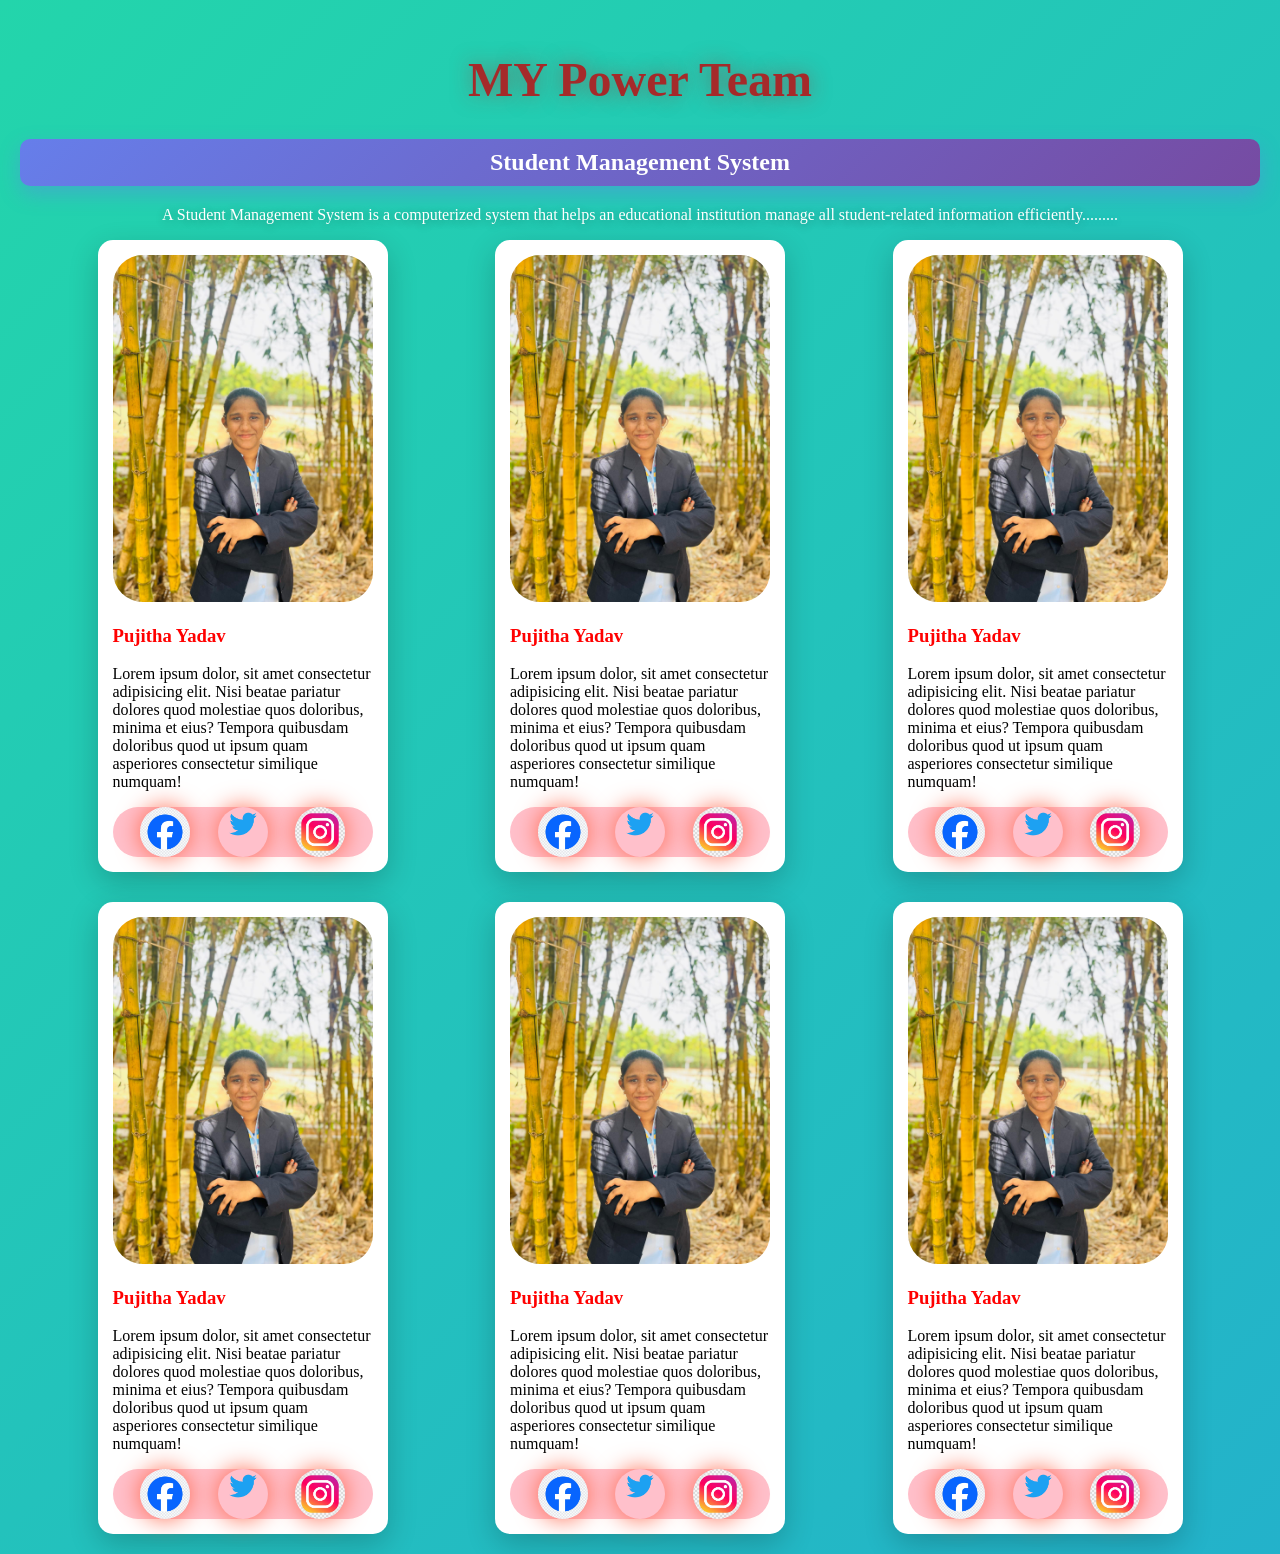
==== index.html @ 2989ebe5 "my project" ====
<!DOCTYPE html>
<html lang="en">
<head>
    <meta charset="UTF-8">
    <meta name="viewport" content="width=device-width, initial-scale=1.0">
    <title>NG_CP_Team_7439</title>
    <link rel="stylesheet" href="index.css">
</head>
<body>
    <div class="title">

        <h1>MY Power Team</h1>
        <h2>Student Management System</h2>
        <p>A Student Management System is a computerized system that helps an educational institution manage all student-related information efficiently.........</p>
     </div>
     <div class="container">
        <div class="card">
        <img src="mine.jpeg" alt="">
        <div class="content">
            <h3>Pujitha Yadav</h3>
            <p>Lorem ipsum dolor, sit amet consectetur adipisicing elit. Nisi beatae pariatur dolores quod molestiae quos doloribus, minima et eius? Tempora quibusdam doloribus quod ut ipsum quam asperiores consectetur similique numquam!</p>
            <div class="social-icon">
                <div class="icon">
                <img src="face.png" alt="">
                </div>
                <div class="icon">
                <img src="twitter.png" alt="">
                </div>
                <div class="icon">
                <img src="insta.png" alt="">
             </div>
        </div>
    </div>
</div>
<div class="card">
        <img src="mine.jpeg" alt="">
        <div class="content">
            <h3>Pujitha Yadav</h3>
            <p>Lorem ipsum dolor, sit amet consectetur adipisicing elit. Nisi beatae pariatur dolores quod molestiae quos doloribus, minima et eius? Tempora quibusdam doloribus quod ut ipsum quam asperiores consectetur similique numquam!</p>
            <div class="social-icon">
                <div class="icon">
                <img src="face.png" alt="">
                </div>
                <div class="icon">
                <img src="twitter.png" alt="">
                </div>
                <div class="icon">
                <img src="insta.png" alt="">
             </div>
        </div>
    </div>
</div>
<div class="card">
        <img src="mine.jpeg" alt="">
        <div class="content">
            <h3>Pujitha Yadav</h3>
            <p>Lorem ipsum dolor, sit amet consectetur adipisicing elit. Nisi beatae pariatur dolores quod molestiae quos doloribus, minima et eius? Tempora quibusdam doloribus quod ut ipsum quam asperiores consectetur similique numquam!</p>
            <div class="social-icon">
                <div class="icon">
                <img src="face.png" alt="">
                </div>
                <div class="icon">
                <img src="twitter.png" alt="">
                </div>
                <div class="icon">
                <img src="insta.png" alt="">
             </div>
        </div>
    </div>
</div>
<div class="card">
        <img src="mine.jpeg" alt="">
        <div class="content">
            <h3>Pujitha Yadav</h3>
            <p>Lorem ipsum dolor, sit amet consectetur adipisicing elit. Nisi beatae pariatur dolores quod molestiae quos doloribus, minima et eius? Tempora quibusdam doloribus quod ut ipsum quam asperiores consectetur similique numquam!</p>
            <div class="social-icon">
                <div class="icon">
                <img src="face.png" alt="">
                </div>
                <div class="icon">
                <img src="twitter.png" alt="">
                </div>
                <div class="icon">
                <img src="insta.png" alt="">
             </div>
        </div>
    </div>
</div>
<div class="card">
        <img src="mine.jpeg" alt="">
        <div class="content">
            <h3>Pujitha Yadav</h3>
            <p>Lorem ipsum dolor, sit amet consectetur adipisicing elit. Nisi beatae pariatur dolores quod molestiae quos doloribus, minima et eius? Tempora quibusdam doloribus quod ut ipsum quam asperiores consectetur similique numquam!</p>
            <div class="social-icon">
                <div class="icon">
                <img src="face.png" alt="">
                </div>
                <div class="icon">
                <img src="twitter.png" alt="">
                </div>
                <div class="icon">
                <img src="insta.png" alt="">
             </div>
        </div>
    </div>
</div>
<div class="card">
        <img src="mine.jpeg" alt="">
        <div class="content">
            <h3>Pujitha Yadav</h3>
            <p>Lorem ipsum dolor, sit amet consectetur adipisicing elit. Nisi beatae pariatur dolores quod molestiae quos doloribus, minima et eius? Tempora quibusdam doloribus quod ut ipsum quam asperiores consectetur similique numquam!</p>
            <div class="social-icon">
                <div class="icon">
                <img src="face.png" alt="">
                </div>
                <div class="icon">
                <img src="twitter.png" alt="">
                </div>
                <div class="icon">
                <img src="insta.png" alt="">
             </div>
        </div>
    </div>
</div>


        
        
</div>



</body>
</html>
---- index.css ----
body{
    background: linear-gradient(-45deg, #ee7752, #e73c7e, #23a6d5, #23d5ab);
    background-size: 400% 400%;
    animation: gradient 15s ease infinite;
    min-height: 100vh;
    margin: 0;
    padding: 20px;
}

@keyframes gradient {
    0% {
        background-position: 0% 50%;
    }
    50% {
        background-position: 100% 50%;
    }
    100% {
        background-position: 0% 50%;
    }
}

*{
    font-family:'Times New Roman', Times, serif;
}

.title{
    text-align: center;
    animation: slideDown 1s ease-out;
}

@keyframes slideDown {
    from {
        opacity: 0;
        transform: translateY(-30px);
    }
    to {
        opacity: 1;
        transform: translateY(0);
    }
}

h1{
    color:brown;
    font-size: 3em;
    animation: float 3s ease-in-out infinite;
    text-shadow: 0 0 20px rgba(165, 42, 42, 0.5);
}

@keyframes float {
    0%, 100% {
        transform: translateY(0px);
    }
    50% {
        transform: translateY(-20px);
    }
}
h2{
    color:white;
    background: linear-gradient(135deg, #667eea 0%, #764ba2 100%);
    padding: 10px;
    border-radius: 10px;
    animation: slideUp 1s ease-out 0.3s backwards;
    box-shadow: 0 8px 20px rgba(102, 126, 234, 0.4);
}

@keyframes slideUp {
    from {
        opacity: 0;
        transform: translateY(30px);
    }
    to {
        opacity: 1;
        transform: translateY(0);
    }
}

.title p {
    animation: fadeIn 1s ease-out 0.6s backwards;
    color: white;
    text-shadow: 0 2px 10px rgba(0, 0, 0, 0.3);
}

@keyframes fadeIn {
    from {
        opacity: 0;
    }
    to {
        opacity: 1;
    }
}
.card{
    width: 260px;
    background-color: white;
    padding: 15px;
    border-radius: 15px;
    transition: transform .5s, box-shadow .5s;
    animation: float-card 3s ease-in-out infinite;
    box-shadow: 0 10px 30px rgba(0, 0, 0, 0.2);
}

@keyframes float-card {
    0%, 100% {
        transform: translateY(0px);
        box-shadow: 0 10px 30px rgba(0, 0, 0, 0.2);
    }
    50% {
        transform: translateY(-10px);
        box-shadow: 0 20px 40px rgba(0, 0, 0, 0.3);
    }
}

.card:nth-child(1) {
    animation-delay: 0s;
}

.card:nth-child(2) {
    animation-delay: 0.2s;
}

.card:nth-child(3) {
    animation-delay: 0.4s;
}

.card:nth-child(4) {
    animation-delay: 0.6s;
}

.card:nth-child(5) {
    animation-delay: 0.8s;
}
img{
    width: 100%;
    border-radius: 30px;
    overflow: hidden;
    transition: transform 0.5s ease;
    animation: scaleIn 0.8s ease;
}

@keyframes scaleIn {
    from {
        opacity: 0;
        transform: scale(0.8);
    }
    to {
        opacity: 1;
        transform: scale(1);
    }
}

img:hover {
    transform: scale(1.05) rotate(2deg);
}
.content h3{
    color:red;
}
.social-icon{
    display: flex;
    justify-content: space-evenly;
    background-color: pink;
    border-radius: 30px;
}
.icon{
    height:50px;
    width:50px;
    font-size: 2em;
    text-align: center;
    border-radius: 50%;
    box-shadow: 0 0 25px tomato;
    transition: transform .4s, box-shadow .4s;
    animation: popIn 0.6s ease backwards;
}

@keyframes popIn {
    from {
        opacity: 0;
        transform: scale(0.5);
    }
    to {
        opacity: 1;
        transform: scale(1);
    }
}

.social-icon .icon:nth-child(1) {
    animation-delay: 0.2s;
}

.social-icon .icon:nth-child(2) {
    animation-delay: 0.4s;
}

.social-icon .icon:nth-child(3) {
    animation-delay: 0.6s;
}
.icon:hover{
    transform: scale(1.3) rotate(15deg);
    box-shadow: 0 0 20px blueviolet, 0 0 40px blueviolet, inset 0 0 10px rgba(138, 43, 226, 0.3);
    animation: pulse 0.6s ease;
}

@keyframes pulse {
    0%, 100% {
        box-shadow: 0 0 20px blueviolet, 0 0 40px blueviolet;
    }
    50% {
        box-shadow: 0 0 30px blueviolet, 0 0 60px blueviolet;
    }
}
.card:hover{
    transform:scale(1.1);
    box-shadow: 0 20px 50px rgba(231, 60, 126, 0.5), 0 0 30px rgba(35, 165, 213, 0.3);
    background: linear-gradient(135deg, #ffffff 0%, #f0f0f0 100%);
}
.container{
    display: flex;
    gap: 30px;
    flex-wrap: wrap;
    justify-content: space-evenly;
    animation: containerFadeIn 1s ease-out 0.5s backwards;
}

@keyframes containerFadeIn {
    from {
        opacity: 0;
    }
    to {
        opacity: 1;
    }
}
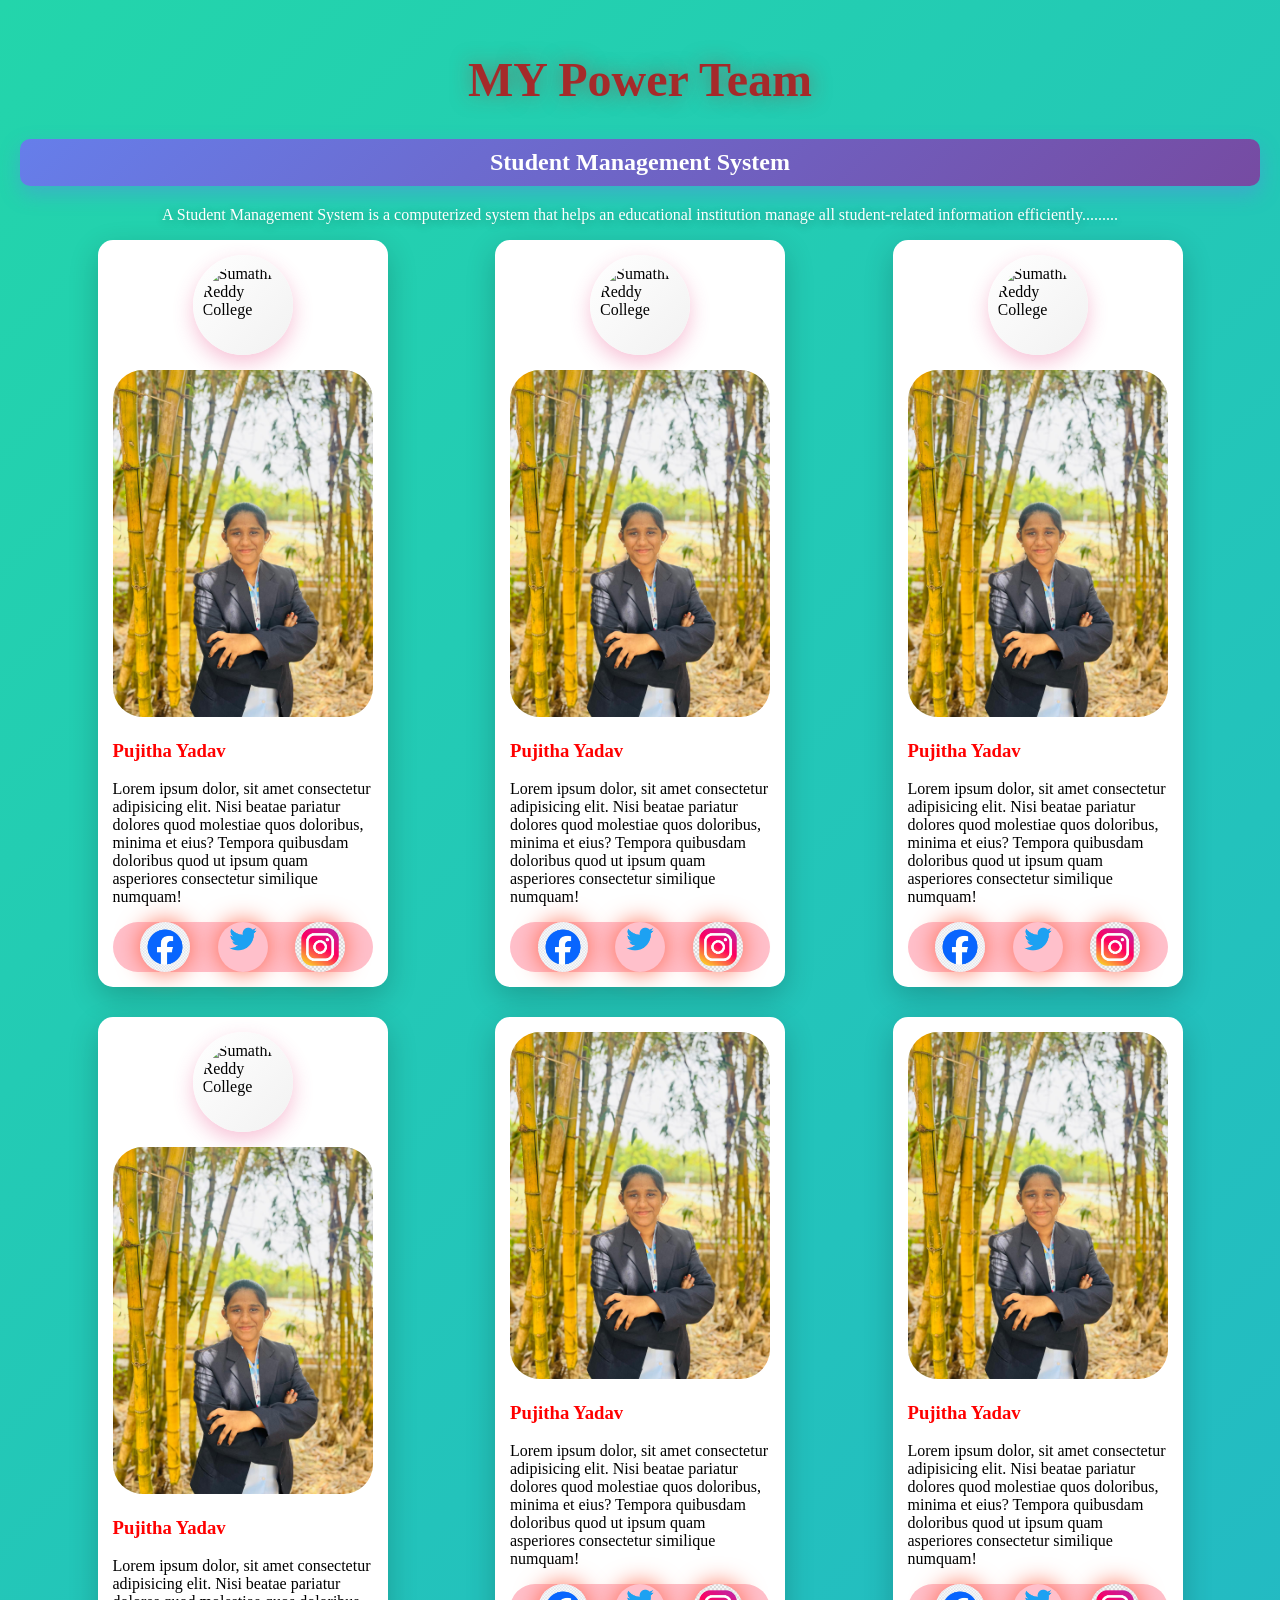
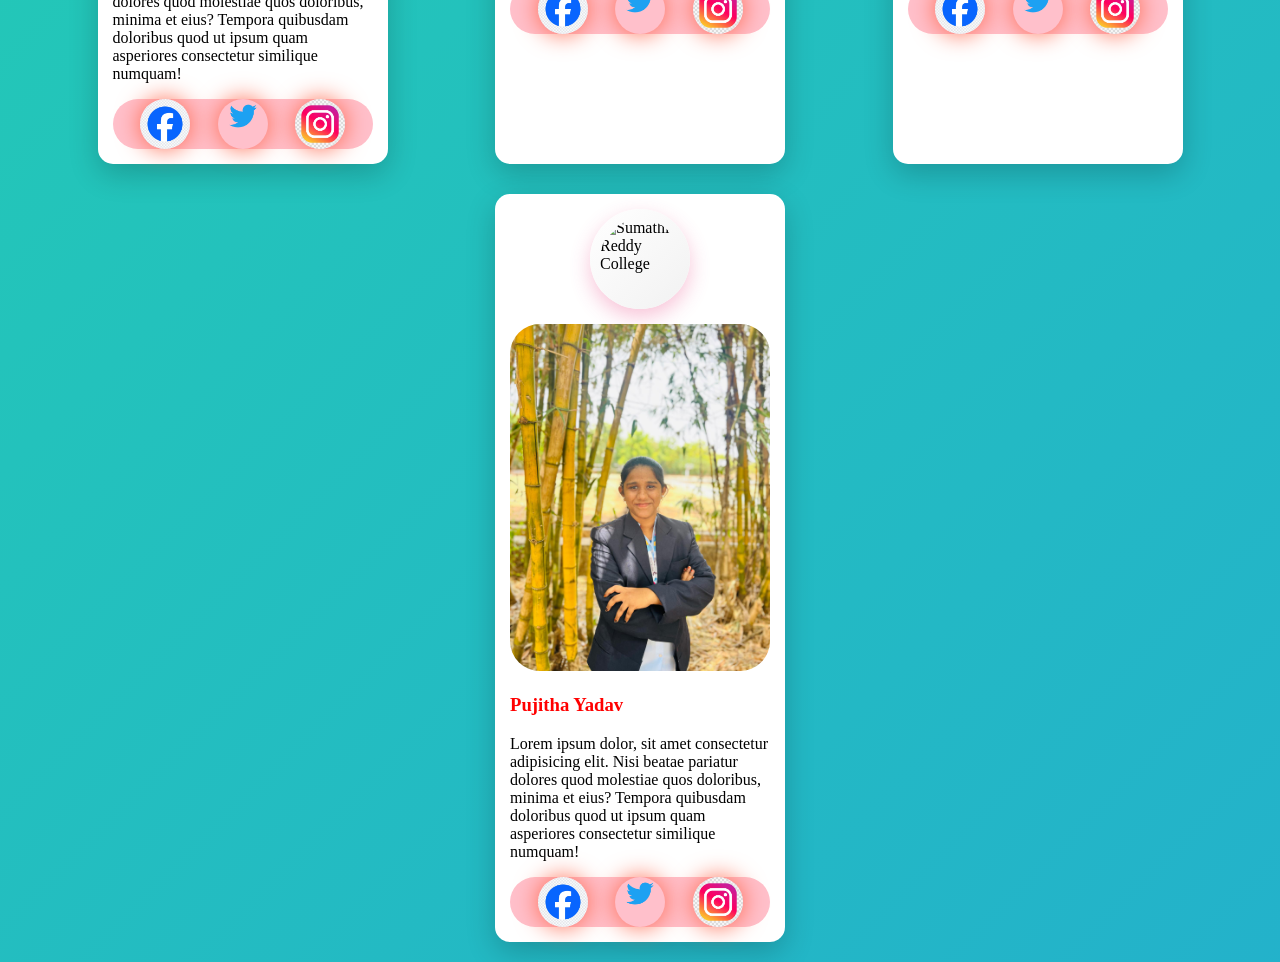
==== commit f0b63460: "my project" ====
--- a/index.html
+++ b/index.html
@@ -15,6 +15,72 @@
      </div>
      <div class="container">
         <div class="card">
+        <div class="college-logo">
+            <img src="college_logo.png" alt="Sumathi Reddy College">
+        </div>
+        <img src="mine.jpeg" alt="">
+        <div class="content">
+            <h3>Pujitha Yadav</h3>
+            <p>Lorem ipsum dolor, sit amet consectetur adipisicing elit. Nisi beatae pariatur dolores quod molestiae quos doloribus, minima et eius? Tempora quibusdam doloribus quod ut ipsum quam asperiores consectetur similique numquam!</p>
+            <div class="social-icon">
+                <div class="icon">
+                <img src="face.png" alt="">
+                </div>
+                <div class="icon">
+                <img src="twitter.png" alt="">
+                </div>
+                <div class="icon">
+                <img src="insta.png" alt="">
+             </div>
+        </div>
+    </div>
+</div>
+<div class="card">
+        <div class="college-logo">
+            <img src="college_logo.png" alt="Sumathi Reddy College">
+        </div>
+        <img src="mine.jpeg" alt="">
+        <div class="content">
+            <h3>Pujitha Yadav</h3>
+            <p>Lorem ipsum dolor, sit amet consectetur adipisicing elit. Nisi beatae pariatur dolores quod molestiae quos doloribus, minima et eius? Tempora quibusdam doloribus quod ut ipsum quam asperiores consectetur similique numquam!</p>
+            <div class="social-icon">
+                <div class="icon">
+                <img src="face.png" alt="">
+                </div>
+                <div class="icon">
+                <img src="twitter.png" alt="">
+                </div>
+                <div class="icon">
+                <img src="insta.png" alt="">
+             </div>
+        </div>
+    </div>
+</div>
+<div class="card">
+        <div class="college-logo">
+            <img src="college_logo.png" alt="Sumathi Reddy College">
+        </div>
+        <img src="mine.jpeg" alt="">
+        <div class="content">
+            <h3>Pujitha Yadav</h3>
+            <p>Lorem ipsum dolor, sit amet consectetur adipisicing elit. Nisi beatae pariatur dolores quod molestiae quos doloribus, minima et eius? Tempora quibusdam doloribus quod ut ipsum quam asperiores consectetur similique numquam!</p>
+            <div class="social-icon">
+                <div class="icon">
+                <img src="face.png" alt="">
+                </div>
+                <div class="icon">
+                <img src="twitter.png" alt="">
+                </div>
+                <div class="icon">
+                <img src="insta.png" alt="">
+             </div>
+        </div>
+    </div>
+</div>
+<div class="card">
+        <div class="college-logo">
+            <img src="college_logo.png" alt="Sumathi Reddy College">
+        </div>
         <img src="mine.jpeg" alt="">
         <div class="content">
             <h3>Pujitha Yadav</h3>
@@ -69,42 +135,9 @@
     </div>
 </div>
 <div class="card">
-        <img src="mine.jpeg" alt="">
-        <div class="content">
-            <h3>Pujitha Yadav</h3>
-            <p>Lorem ipsum dolor, sit amet consectetur adipisicing elit. Nisi beatae pariatur dolores quod molestiae quos doloribus, minima et eius? Tempora quibusdam doloribus quod ut ipsum quam asperiores consectetur similique numquam!</p>
-            <div class="social-icon">
-                <div class="icon">
-                <img src="face.png" alt="">
-                </div>
-                <div class="icon">
-                <img src="twitter.png" alt="">
-                </div>
-                <div class="icon">
-                <img src="insta.png" alt="">
-             </div>
+        <div class="college-logo">
+            <img src="college_logo.png" alt="Sumathi Reddy College">
         </div>
-    </div>
-</div>
-<div class="card">
-        <img src="mine.jpeg" alt="">
-        <div class="content">
-            <h3>Pujitha Yadav</h3>
-            <p>Lorem ipsum dolor, sit amet consectetur adipisicing elit. Nisi beatae pariatur dolores quod molestiae quos doloribus, minima et eius? Tempora quibusdam doloribus quod ut ipsum quam asperiores consectetur similique numquam!</p>
-            <div class="social-icon">
-                <div class="icon">
-                <img src="face.png" alt="">
-                </div>
-                <div class="icon">
-                <img src="twitter.png" alt="">
-                </div>
-                <div class="icon">
-                <img src="insta.png" alt="">
-             </div>
-        </div>
-    </div>
-</div>
-<div class="card">
         <img src="mine.jpeg" alt="">
         <div class="content">
             <h3>Pujitha Yadav</h3>
--- a/index.css
+++ b/index.css
@@ -150,6 +150,46 @@
 img:hover {
     transform: scale(1.05) rotate(2deg);
 }
+.college-logo {
+    width: 80px;
+    height: 80px;
+    margin: 0 auto 15px;
+    padding: 10px;
+    background: linear-gradient(135deg, rgba(255, 255, 255, 0.9) 0%, rgba(240, 240, 240, 0.9) 100%);
+    border-radius: 50%;
+    display: flex;
+    align-items: center;
+    justify-content: center;
+    box-shadow: 0 8px 20px rgba(231, 60, 126, 0.3);
+    animation: rotateLogo 20s linear infinite, glow 3s ease-in-out infinite;
+}
+
+.college-logo img {
+    width: 100%;
+    height: 100%;
+    object-fit: contain;
+    border-radius: 50%;
+    animation: none;
+}
+
+@keyframes rotateLogo {
+    from {
+        transform: rotate(0deg);
+    }
+    to {
+        transform: rotate(360deg);
+    }
+}
+
+@keyframes glow {
+    0%, 100% {
+        box-shadow: 0 8px 20px rgba(231, 60, 126, 0.3);
+    }
+    50% {
+        box-shadow: 0 12px 30px rgba(35, 165, 213, 0.5);
+    }
+}
+
 .content h3{
     color:red;
 }
